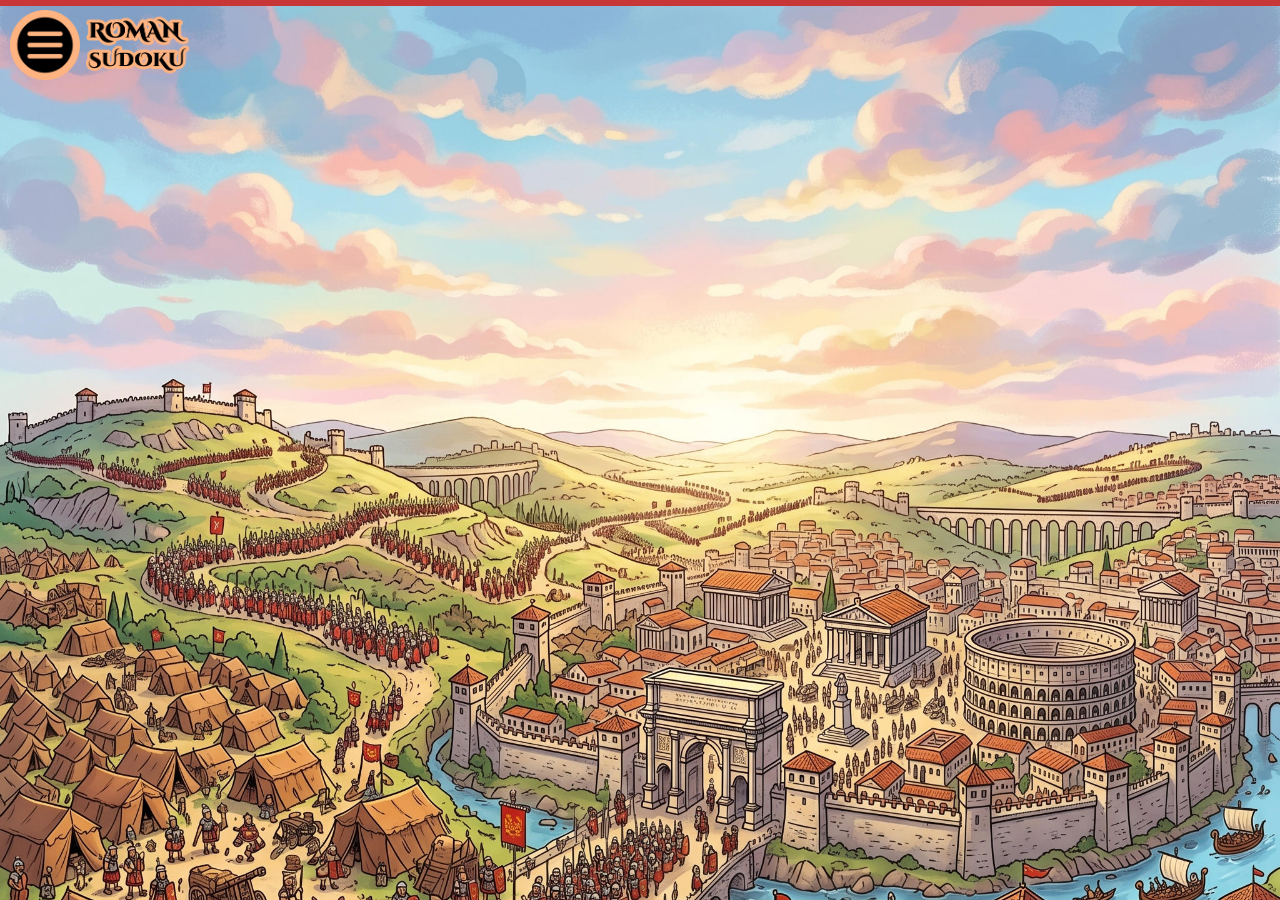
==== index.html @ f454e238 "Add files via upload" ====
<!DOCTYPE html>
<html>
<head>
    <meta charset="UTF-8" />
    <!--meta name="viewport" content="width=device-width,initial-scale=1.0,minimum-scale=1.0,maximum-scale=1.0,user-scalable=no"-->
    <meta name="viewport" content="width=device-width, initial-scale=1, minimum-scale=1",user-scalable=no">

    <title>Roman Sudoku</title>
    <link rel="stylesheet" href="css/style.css"/>
</head>
<body>
    <div id="container">
        <div id="menubtn">
            <!--div id="btn"--><a id="anchor" href="#"><img id="menuimg" src="imgs/menu.png" /></a><!--/div-->
        </div>
        <div id="logo">
            <a href="#"><img id="logoimg" src="imgs/logo.png" /></a>
        </div>
        <div id="content">
            <!--button id="playbtn" onclick="location.href='games/easy/game-10.html';">Play</button-->
                <!--div id="playbtn" role="button" tabindex="0">
                    <a id="anchor" href="#"><p>Play</p></a>
                </div-->
            <!--table class="tbl_1">
                <tbody>
                    <tr>
                        <td class="td_1">
                            <table class="tbl_2">
                                <tbody>
                                    <tr>
                                        <td id="c11" class="td_2"><div id="d11" class="d"></div></td>
                                        <td id="c12" class="td_2"><div id="d12" class="d"></div></td>
                                    </tr>
                                    <tr>
                                        <td id="c21" class="td_2"><div id="d21" class="d"></div></td>
                                        <td id="c22" class="td_2"><div id="d22" class="d"></div></td>
                                    </tr>
                                </tbody>
                            </table>
                        </td>
                        <td class="td_1">
                            <table class="tbl_2">
                                <tbody>
                                    <tr>
                                        <td id="c13" class="td_2"><div id="d13" class="d"></div></td>
                                        <td id="c14" class="td_2"><div id="d14" class="d"></div></td>
                                    </tr>
                                    <tr>
                                        <td id="c23" class="td_2"><div id="d23" class="d"></div></td>
                                        <td id="c24" class="td_2"><div id="d24" class="d"></div></td>
                                    </tr>
                                </tbody>
                            </table>
                        </td>
                    </tr>
                    <tr>
                        <td class="td_1">
                            <table class="tbl_2">
                                <tbody>            
                                    <tr>
                                        <td id="c31" class="td_2"><div id="d31" class="d"></div></td>
                                        <td id="c32" class="td_2"><div id="d32" class="d"></div></td>
                                    </tr>
                                    <tr>
                                        <td id="c41" class="td_2"><div id="d41" class="d"></div></td>
                                        <td id="c42" class="td_2"><div id="d42" class="d"></div></td>
                                    </tr>
                                </tbody>
                            </table>
                        </td>
                        <td class="td_1">
                            <table class="tbl_2">
                                <tbody>
                                    <tr>
                                        <td id="c33" class="td_2"><div id="d33" class="d"></div></td>
                                        <td id="c34" class="td_2"><div id="d34" class="d"></div></td>
                                    </tr>
                                    <tr>
                                        <td id="c43" class="td_2"><div id="d43" class="d"></div></td>
                                        <td id="c44" class="td_2"><div id="d44" class="d"></div></td>
                                    </tr>
                                </tbody>
                            </table>
                        </td>
                    </tr>
                </tbody>
            </table-->
        </div>
    </div>
    <script type="text/javascript" src="js/script.js"></script>
</body>
</html>
---- css/style.css ----
*,
*::before,
*::after { 
  margin: 0; 
  padding: 0; 
  border: 0;
  box-sizing: border-box; /* ??? Check this >>> */
  outline: 0; /* ??? Check this >>> */
  font-size: 0; /* ??? Check this >>> */
}

#container {
  width: 100vw;
  min-height: 100vh;
  display: block;
  position: relative;
  /*top: 0;
  left: 0;*/
  /*
  justify-content: center;
  align-items: center;
  /**/

  background-image: url("../imgs/bkg.jpg");
  background-repeat: no-repeat;
  background-size: cover;
  background-position: center;

}

/*
@media (orientation: portrait) {
  #container {
    flex-direction: row;
    align-items: flex-end;
    padding-bottom: 65px;
  }
}

@media (orientation: landscape) {
  #container {
    flex-direction: column;
    align-items: flex-end;
    padding-right: 65px;
  }
}*/

#menubtn {
  width: 70px;
  height: 70px;
  position: absolute;
  top: 10px;
  left: 10px;
  
}

#menuimg {
  width: 70px;
  height: 70px;
  border: 0;
}

#logo {
  width: 105px;
  height: 70px;
  position: absolute;
  top: 10px;
  left: 85px;
  
}

#logoimg {
  width: 105px;
  height: 70px;
  border: 0;
}

#anchor {
  text-decoration: none;
}

/*
#btn {
  padding: 10px;
  width: 70px;
  height: 70px;
}

#btn a {
  font-size: 14px;
  width: 70px;
  height: 70px;
}*/
/*
#content {
  z-index: 2;
  display: flex;
  justify-content: center;
  align-items: center;
  /*box-sizing: border-box;*/
  /*text-align: center;
  border: 3px solid #c83737;
}*/

#content {
  z-index: 2;
  display: block;
  justify-content: center;
  align-items: center;
  /*box-sizing: border-box;*/
  text-align: center;
  border: 3px solid #c83737;
}

#playbtn {
  z-index: 3;
  height: 60px;
  width: 100px;
  display: block;
  /*justify-content: center;
  align-items: center;
  /*box-sizing: border-box;*/
  text-align: center;
  border: 3px solid #c83737;
}

.tbl_1 {
  background-color: #c83737;
  border-spacing: 0;
  margin: 0;
  padding: 0;
}

.tbl_2 {
  border-collapse: collapse;
  border-spacing: 0;
  margin: 0;
  padding: 0;
}

td/*, th*/ {
  padding: 0;
  /*background-color: transparent;*/
  
}

tbody, tr {
  /*background-color: transparent;*/
}


#c11, #c12, #c13, #c14, #c21, #c22, #c23, #c24, #c31, #c32, #c33, #c34, #c41, #c42, #c43, #c44 {
  background-repeat: no-repeat;
  background-size: 70% 70%;
  /*background-size: cover;*/
  background-position: center;
} 

#d11, #d12, #d13, #d14, #d21, #d22, #d23, #d24, #d31, #d32, #d33, #d34, #d41, #d42, #d43, #d44 {
  text-align: right;
  vertical-align: top;
  margin: 0;
  padding: 0;
  border: 0;
  background-color: transparent;
}
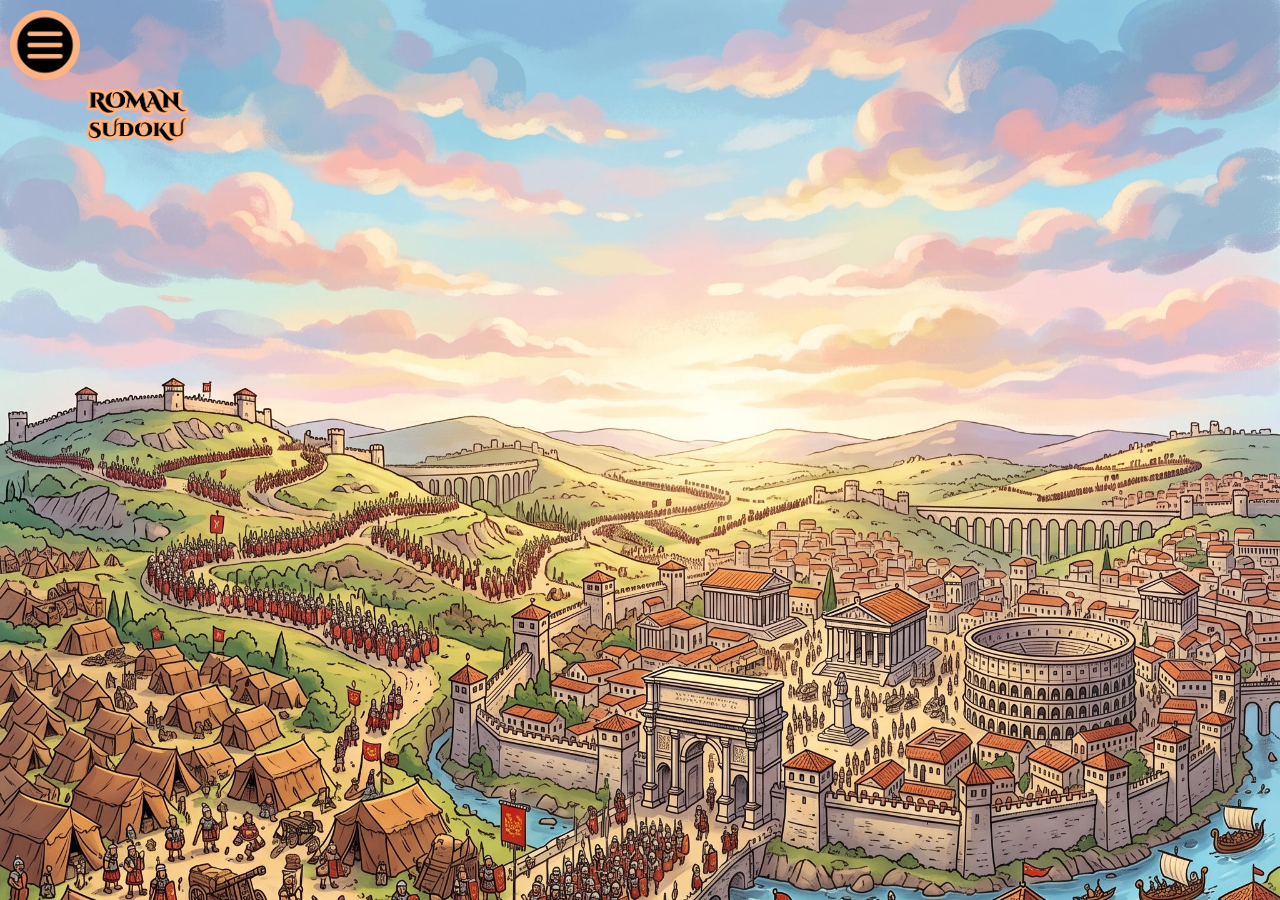
==== commit d1251f0b: "Add files via upload" ====
--- a/index.html
+++ b/index.html
@@ -2,8 +2,8 @@
 <html>
 <head>
     <meta charset="UTF-8" />
-    <!--meta name="viewport" content="width=device-width,initial-scale=1.0,minimum-scale=1.0,maximum-scale=1.0,user-scalable=no"-->
-    <meta name="viewport" content="width=device-width, initial-scale=1, minimum-scale=1",user-scalable=no">
+    <meta name="viewport" content="width=device-width,initial-scale=1.0,minimum-scale=1.0,maximum-scale=1.0,user-scalable=no">
+    <!--meta name="viewport" content="width=device-width, initial-scale=1, minimum-scale=1",user-scalable=no"-->
 
     <title>Roman Sudoku</title>
     <link rel="stylesheet" href="css/style.css"/>
--- a/css/style.css
+++ b/css/style.css
@@ -48,7 +48,7 @@
 #menubtn {
   width: 70px;
   height: 70px;
-  position: absolute;
+  position: relative;
   top: 10px;
   left: 10px;
   
@@ -63,7 +63,7 @@
 #logo {
   width: 105px;
   height: 70px;
-  position: absolute;
+  position: relative;
   top: 10px;
   left: 85px;
   
@@ -105,11 +105,10 @@
 #content {
   z-index: 2;
   display: block;
-  justify-content: center;
-  align-items: center;
+  
   /*box-sizing: border-box;*/
   text-align: center;
-  border: 3px solid #c83737;
+  /*border: 3px solid #c83737;*/
 }
 
 #playbtn {
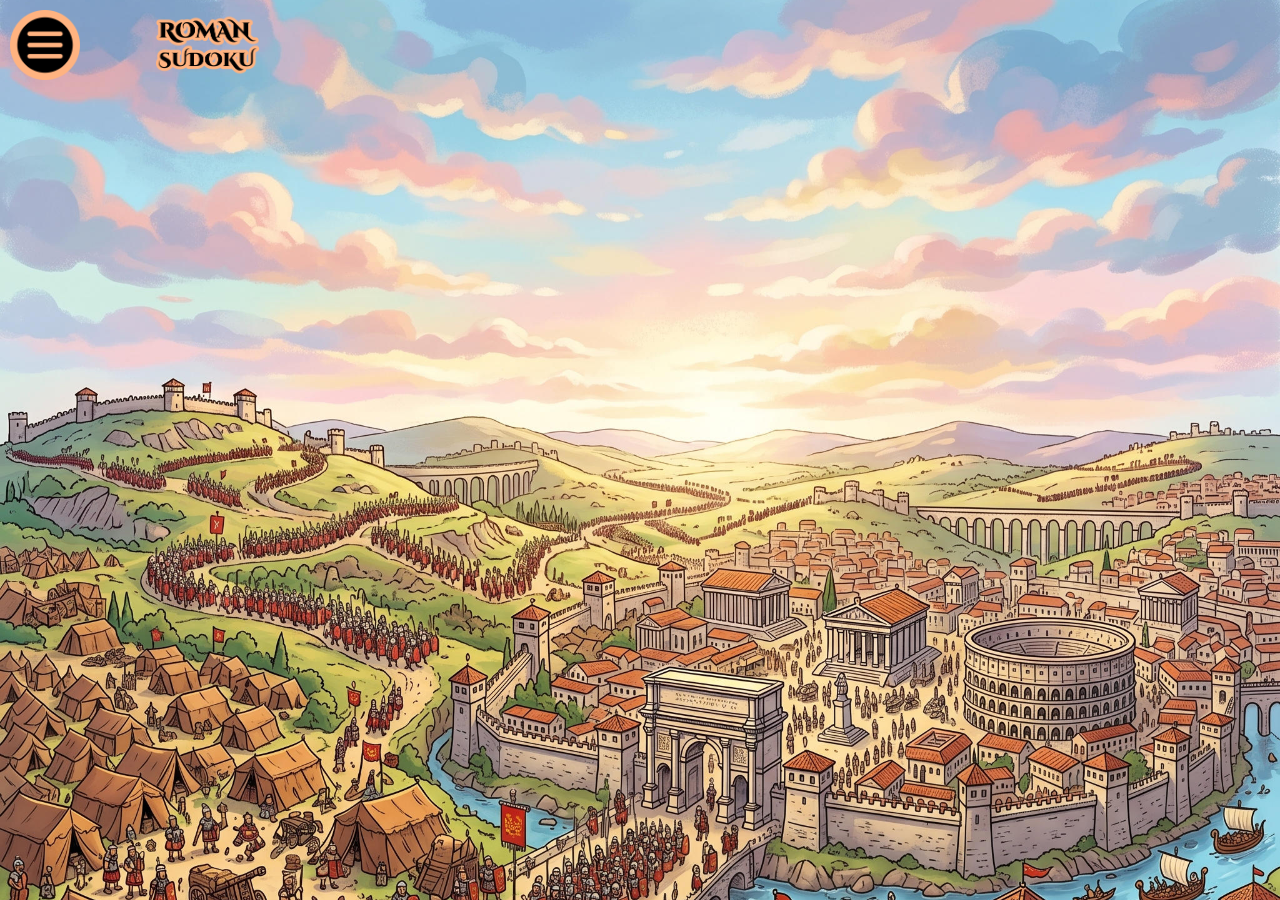
==== commit 1a35d55d: "Add files via upload" ====
--- a/index.html
+++ b/index.html
@@ -3,7 +3,6 @@
 <head>
     <meta charset="UTF-8" />
     <meta name="viewport" content="width=device-width,initial-scale=1.0,minimum-scale=1.0,maximum-scale=1.0,user-scalable=no">
-    <!--meta name="viewport" content="width=device-width, initial-scale=1, minimum-scale=1",user-scalable=no"-->
 
     <title>Roman Sudoku</title>
     <link rel="stylesheet" href="css/style.css"/>
--- a/css/style.css
+++ b/css/style.css
@@ -10,21 +10,22 @@
 }
 
 #container {
+
   width: 100vw;
-  min-height: 100vh;
-  display: block;
+  height: 100vh;
+  height: 100dvh;
+  
+  display: flex;
   position: relative;
-  /*top: 0;
-  left: 0;*/
-  /*
-  justify-content: center;
-  align-items: center;
-  /**/
+
+  /*justify-content: center;
+  align-items: center;*/
 
   background-image: url("../imgs/bkg.jpg");
   background-repeat: no-repeat;
   background-size: cover;
   background-position: center;
+  
 
 }
 
@@ -105,7 +106,7 @@
 #content {
   z-index: 2;
   display: block;
-  
+  position: relative;
   /*box-sizing: border-box;*/
   text-align: center;
   /*border: 3px solid #c83737;*/
@@ -116,6 +117,7 @@
   height: 60px;
   width: 100px;
   display: block;
+  position: relative;
   /*justify-content: center;
   align-items: center;
   /*box-sizing: border-box;*/
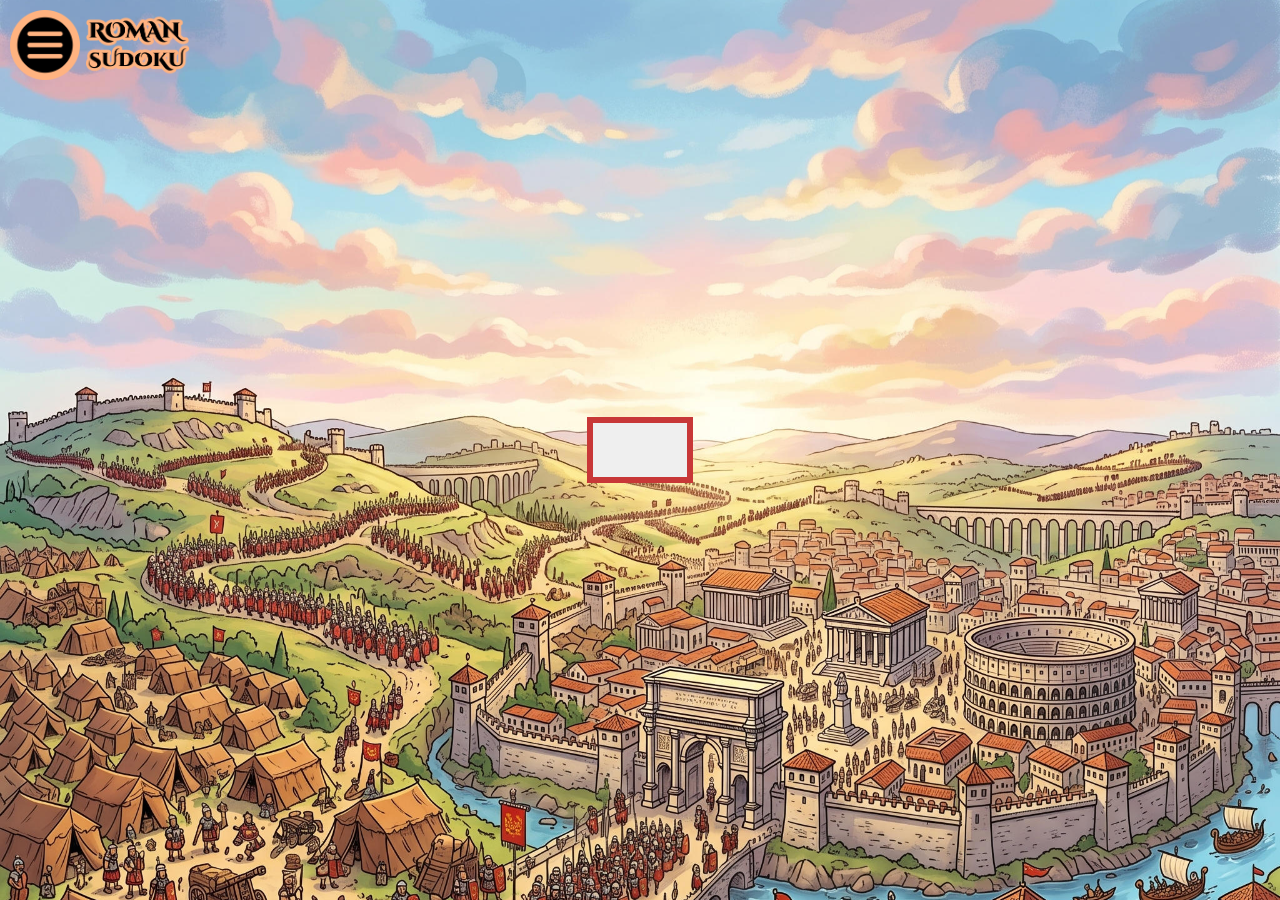
==== commit 8ffa71cc: "Add files via upload" ====
--- a/index.html
+++ b/index.html
@@ -3,7 +3,6 @@
 <head>
     <meta charset="UTF-8" />
     <meta name="viewport" content="width=device-width,initial-scale=1.0,minimum-scale=1.0,maximum-scale=1.0,user-scalable=no">
-
     <title>Roman Sudoku</title>
     <link rel="stylesheet" href="css/style.css"/>
 </head>
@@ -16,7 +15,7 @@
             <a href="#"><img id="logoimg" src="imgs/logo.png" /></a>
         </div>
         <div id="content">
-            <!--button id="playbtn" onclick="location.href='games/easy/game-10.html';">Play</button-->
+            <button id="playbtn" onclick="location.href='games/easy/game-10.html';">Play</button>
                 <!--div id="playbtn" role="button" tabindex="0">
                     <a id="anchor" href="#"><p>Play</p></a>
                 </div-->
--- a/css/style.css
+++ b/css/style.css
@@ -10,22 +10,20 @@
 }
 
 #container {
-
   width: 100vw;
   height: 100vh;
-  height: 100dvh;
-  
   display: flex;
   position: relative;
 
-  /*justify-content: center;
-  align-items: center;*/
+  /**/
+  justify-content: center;
+  align-items: center;
+  /**/
 
   background-image: url("../imgs/bkg.jpg");
   background-repeat: no-repeat;
   background-size: cover;
   background-position: center;
-  
 
 }
 
@@ -49,7 +47,7 @@
 #menubtn {
   width: 70px;
   height: 70px;
-  position: relative;
+  position: absolute;
   top: 10px;
   left: 10px;
   
@@ -64,7 +62,7 @@
 #logo {
   width: 105px;
   height: 70px;
-  position: relative;
+  position: absolute;
   top: 10px;
   left: 85px;
   
@@ -92,24 +90,15 @@
   width: 70px;
   height: 70px;
 }*/
-/*
+
 #content {
   z-index: 2;
   display: flex;
   justify-content: center;
   align-items: center;
   /*box-sizing: border-box;*/
-  /*text-align: center;
+  text-align: center;
   border: 3px solid #c83737;
-}*/
-
-#content {
-  z-index: 2;
-  display: block;
-  position: relative;
-  /*box-sizing: border-box;*/
-  text-align: center;
-  /*border: 3px solid #c83737;*/
 }
 
 #playbtn {
@@ -117,7 +106,6 @@
   height: 60px;
   width: 100px;
   display: block;
-  position: relative;
   /*justify-content: center;
   align-items: center;
   /*box-sizing: border-box;*/
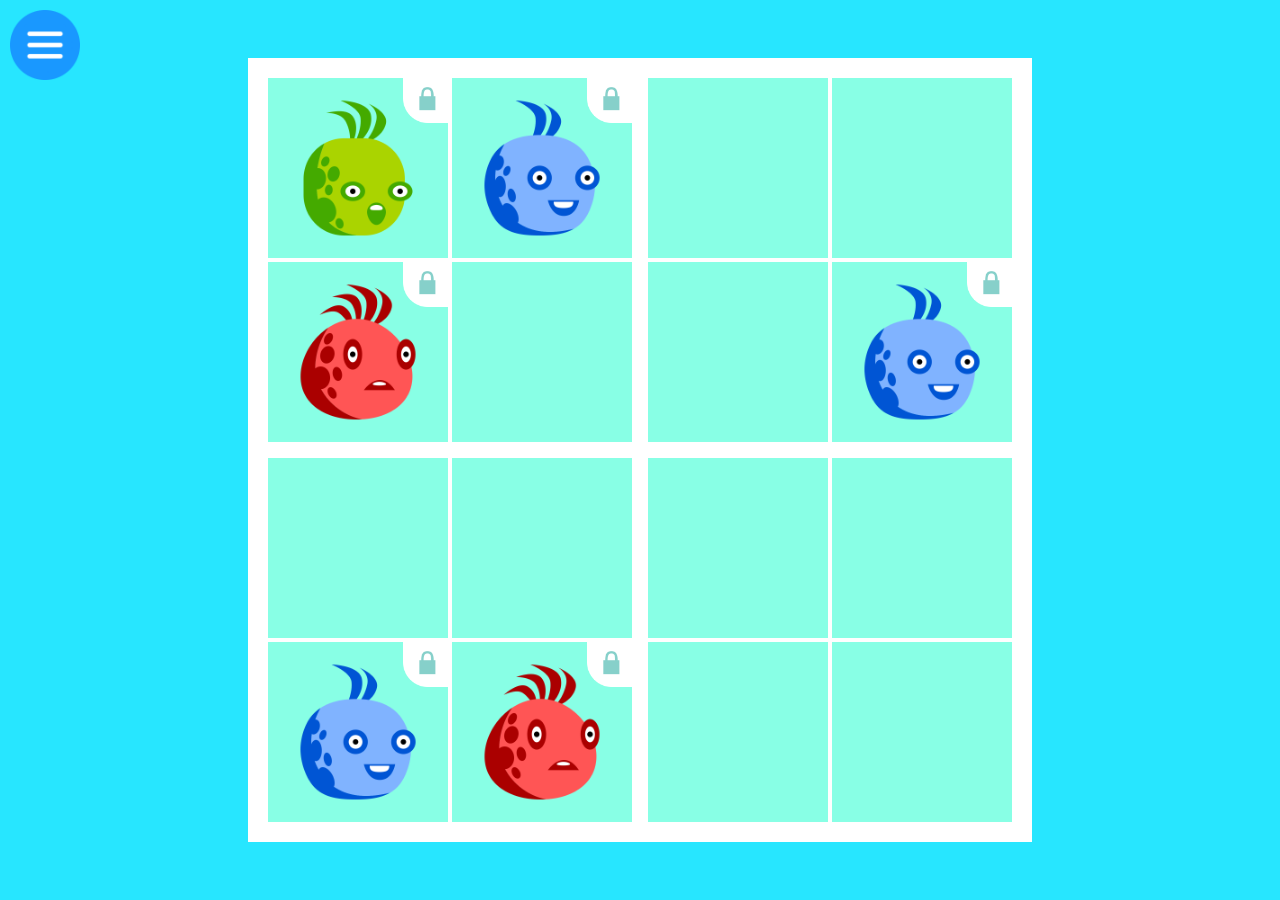
==== commit d2572681: "Add files via upload" ====
--- a/index.html
+++ b/index.html
@@ -3,23 +3,18 @@
 <head>
     <meta charset="UTF-8" />
     <meta name="viewport" content="width=device-width,initial-scale=1.0,minimum-scale=1.0,maximum-scale=1.0,user-scalable=no">
-    <title>Roman Sudoku</title>
+    <title>Grafiku</title>
+    <!--link rel="stylesheet" href="css/bulma.min.css"-->
     <link rel="stylesheet" href="css/style.css"/>
+    <!--script type='text/javascript' src='js/matter.min.js'></script-->
 </head>
 <body>
     <div id="container">
         <div id="menubtn">
             <!--div id="btn"--><a id="anchor" href="#"><img id="menuimg" src="imgs/menu.png" /></a><!--/div-->
         </div>
-        <div id="logo">
-            <a href="#"><img id="logoimg" src="imgs/logo.png" /></a>
-        </div>
         <div id="content">
-            <button id="playbtn" onclick="location.href='games/easy/game-10.html';">Play</button>
-                <!--div id="playbtn" role="button" tabindex="0">
-                    <a id="anchor" href="#"><p>Play</p></a>
-                </div-->
-            <!--table class="tbl_1">
+            <table class="tbl_1">
                 <tbody>
                     <tr>
                         <td class="td_1">
@@ -82,9 +77,9 @@
                         </td>
                     </tr>
                 </tbody>
-            </table-->
+            </table>
         </div>
     </div>
-    <script type="text/javascript" src="js/script.js"></script>
+    <script type="text/javascript" src="js/game-script.js"></script>
 </body>
-</html>
+</html>
--- a/css/style.css
+++ b/css/style.css
@@ -20,29 +20,9 @@
   align-items: center;
   /**/
 
-  background-image: url("../imgs/bkg.jpg");
-  background-repeat: no-repeat;
-  background-size: cover;
-  background-position: center;
-
+  /*background-color: rgb(2, 49, 87);*/
+  background-color: rgb(39, 230, 255);
 }
-
-/*
-@media (orientation: portrait) {
-  #container {
-    flex-direction: row;
-    align-items: flex-end;
-    padding-bottom: 65px;
-  }
-}
-
-@media (orientation: landscape) {
-  #container {
-    flex-direction: column;
-    align-items: flex-end;
-    padding-right: 65px;
-  }
-}*/
 
 #menubtn {
   width: 70px;
@@ -51,27 +31,6 @@
   top: 10px;
   left: 10px;
   
-}
-
-#menuimg {
-  width: 70px;
-  height: 70px;
-  border: 0;
-}
-
-#logo {
-  width: 105px;
-  height: 70px;
-  position: absolute;
-  top: 10px;
-  left: 85px;
-  
-}
-
-#logoimg {
-  width: 105px;
-  height: 70px;
-  border: 0;
 }
 
 #anchor {
@@ -91,30 +50,30 @@
   height: 70px;
 }*/
 
+#menuimg {
+  width: 70px;
+  height: 70px;
+  border: 0;
+}
+
 #content {
-  z-index: 2;
+  /*background-color: rgb(255, 255, 255);*/
+
+  /**/
   display: flex;
   justify-content: center;
   align-items: center;
   /*box-sizing: border-box;*/
   text-align: center;
-  border: 3px solid #c83737;
-}
-
-#playbtn {
-  z-index: 3;
-  height: 60px;
-  width: 100px;
-  display: block;
-  /*justify-content: center;
-  align-items: center;
-  /*box-sizing: border-box;*/
-  text-align: center;
-  border: 3px solid #c83737;
+  /**/
 }
 
 .tbl_1 {
-  background-color: #c83737;
+  /*
+  background-color: rgb(255, 223, 134);*/
+  /*border-collapse: collapse;*/
+  /*background-color: rgb(21, 1, 77);*/
+  background-color: #88ffe5;
   border-spacing: 0;
   margin: 0;
   padding: 0;
@@ -140,8 +99,7 @@
 
 #c11, #c12, #c13, #c14, #c21, #c22, #c23, #c24, #c31, #c32, #c33, #c34, #c41, #c42, #c43, #c44 {
   background-repeat: no-repeat;
-  background-size: 70% 70%;
-  /*background-size: cover;*/
+  background-size: cover;
   background-position: center;
 } 
 
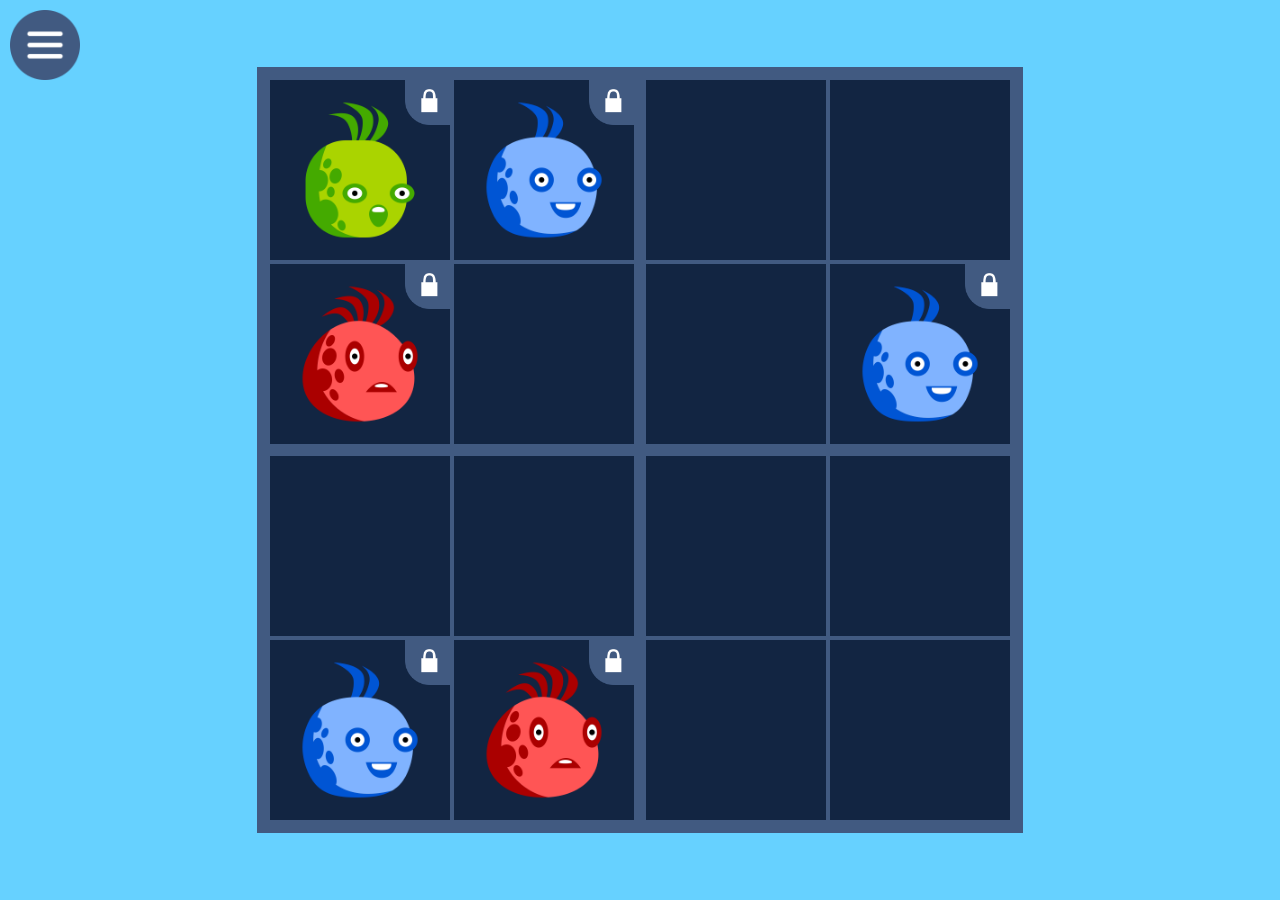
==== commit b83dd324: "Add files via upload" ====
--- a/index.html
+++ b/index.html
@@ -4,12 +4,14 @@
     <meta charset="UTF-8" />
     <meta name="viewport" content="width=device-width,initial-scale=1.0,minimum-scale=1.0,maximum-scale=1.0,user-scalable=no">
     <title>Grafiku</title>
-    <!--link rel="stylesheet" href="css/bulma.min.css"-->
+    <link rel="stylesheet" href="css/bulma.min.css">
     <link rel="stylesheet" href="css/style.css"/>
-    <!--script type='text/javascript' src='js/matter.min.js'></script-->
 </head>
 <body>
-    <div id="container">
+    <!-- Use Bulma CSS Framework's "hero" to fix the browser address bar issue on Chrome on Android -->
+    <section class="hero is-info is-fullheight">
+    <!--div id="container"-->
+    <div class="hero-body">
         <div id="menubtn">
             <!--div id="btn"--><a id="anchor" href="#"><img id="menuimg" src="imgs/menu.png" /></a><!--/div-->
         </div>
@@ -80,6 +82,7 @@
             </table>
         </div>
     </div>
+    </section>
     <script type="text/javascript" src="js/game-script.js"></script>
 </body>
-</html>+</html>
--- a/css/style.css
+++ b/css/style.css
@@ -9,19 +9,22 @@
   font-size: 0; /* ??? Check this >>> */
 }
 
+/*
 #container {
   width: 100vw;
   height: 100vh;
   display: flex;
   position: relative;
-
-  /**/
   justify-content: center;
   align-items: center;
-  /**/
-
-  /*background-color: rgb(2, 49, 87);*/
-  background-color: rgb(39, 230, 255);
+  background-color: rgb(2, 49, 87);
+}
+*/
+.hero-body {
+  display: flex;
+  position: relative;
+  justify-content: center;
+  align-items: center;
 }
 
 #menubtn {
@@ -73,7 +76,7 @@
   background-color: rgb(255, 223, 134);*/
   /*border-collapse: collapse;*/
   /*background-color: rgb(21, 1, 77);*/
-  background-color: #88ffe5;
+  background-color: #122542;
   border-spacing: 0;
   margin: 0;
   padding: 0;
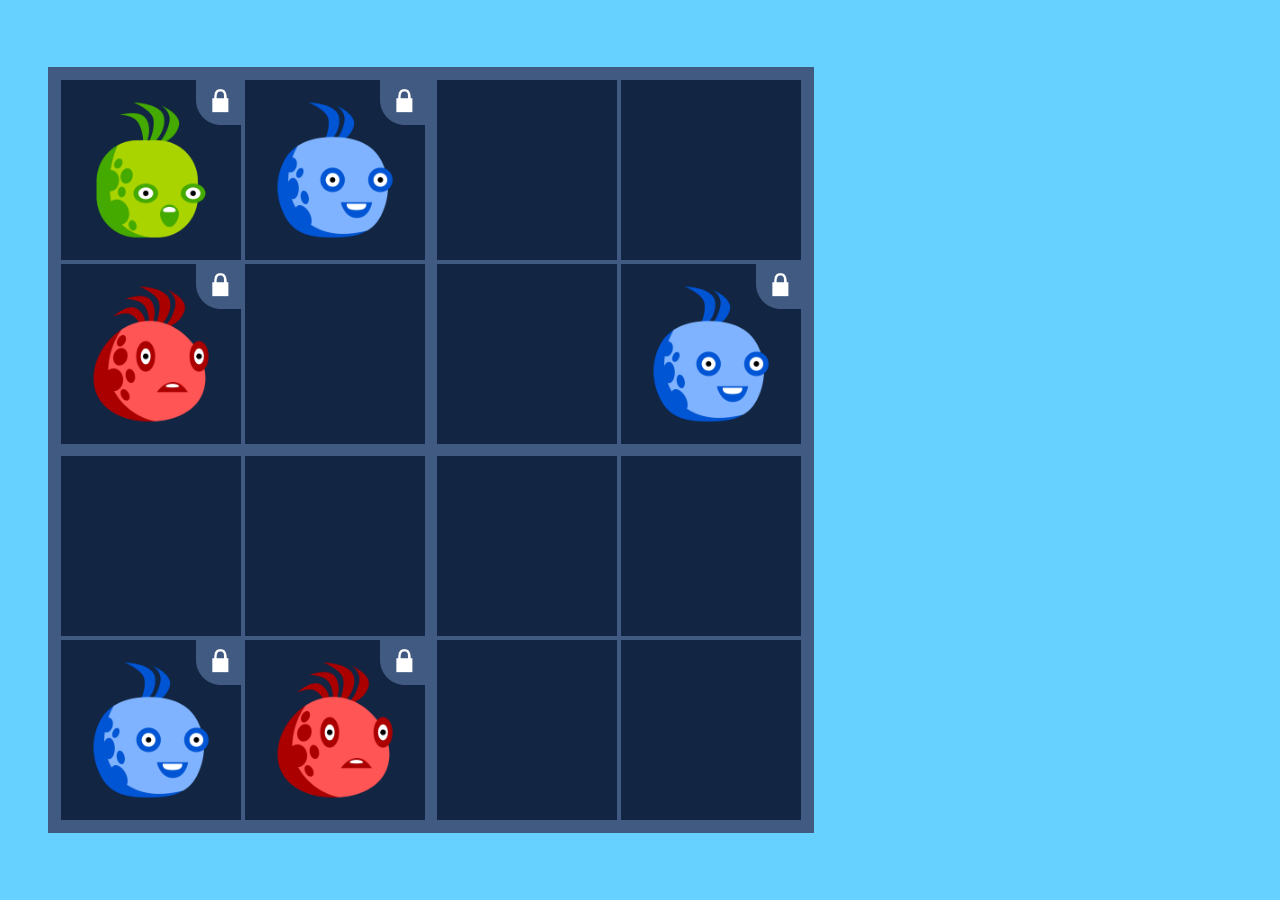
==== commit 81c9612b: "Add files via upload" ====
--- a/index.html
+++ b/index.html
@@ -12,9 +12,9 @@
     <section class="hero is-info is-fullheight">
     <!--div id="container"-->
     <div class="hero-body">
-        <div id="menubtn">
-            <!--div id="btn"--><a id="anchor" href="#"><img id="menuimg" src="imgs/menu.png" /></a><!--/div-->
-        </div>
+        <!--div id="menubtn">
+           <a id="anchor" href="#"><img id="menuimg" src="imgs/menu.png" /></a>
+        </div-->
         <div id="content">
             <table class="tbl_1">
                 <tbody>
--- a/css/style.css
+++ b/css/style.css
@@ -20,12 +20,12 @@
   background-color: rgb(2, 49, 87);
 }
 */
-.hero-body {
+/*.hero-body {
   display: flex;
   position: relative;
   justify-content: center;
   align-items: center;
-}
+}*/
 
 #menubtn {
   width: 70px;
@@ -60,15 +60,11 @@
 }
 
 #content {
-  /*background-color: rgb(255, 255, 255);*/
-
-  /**/
   display: flex;
   justify-content: center;
   align-items: center;
   /*box-sizing: border-box;*/
   text-align: center;
-  /**/
 }
 
 .tbl_1 {
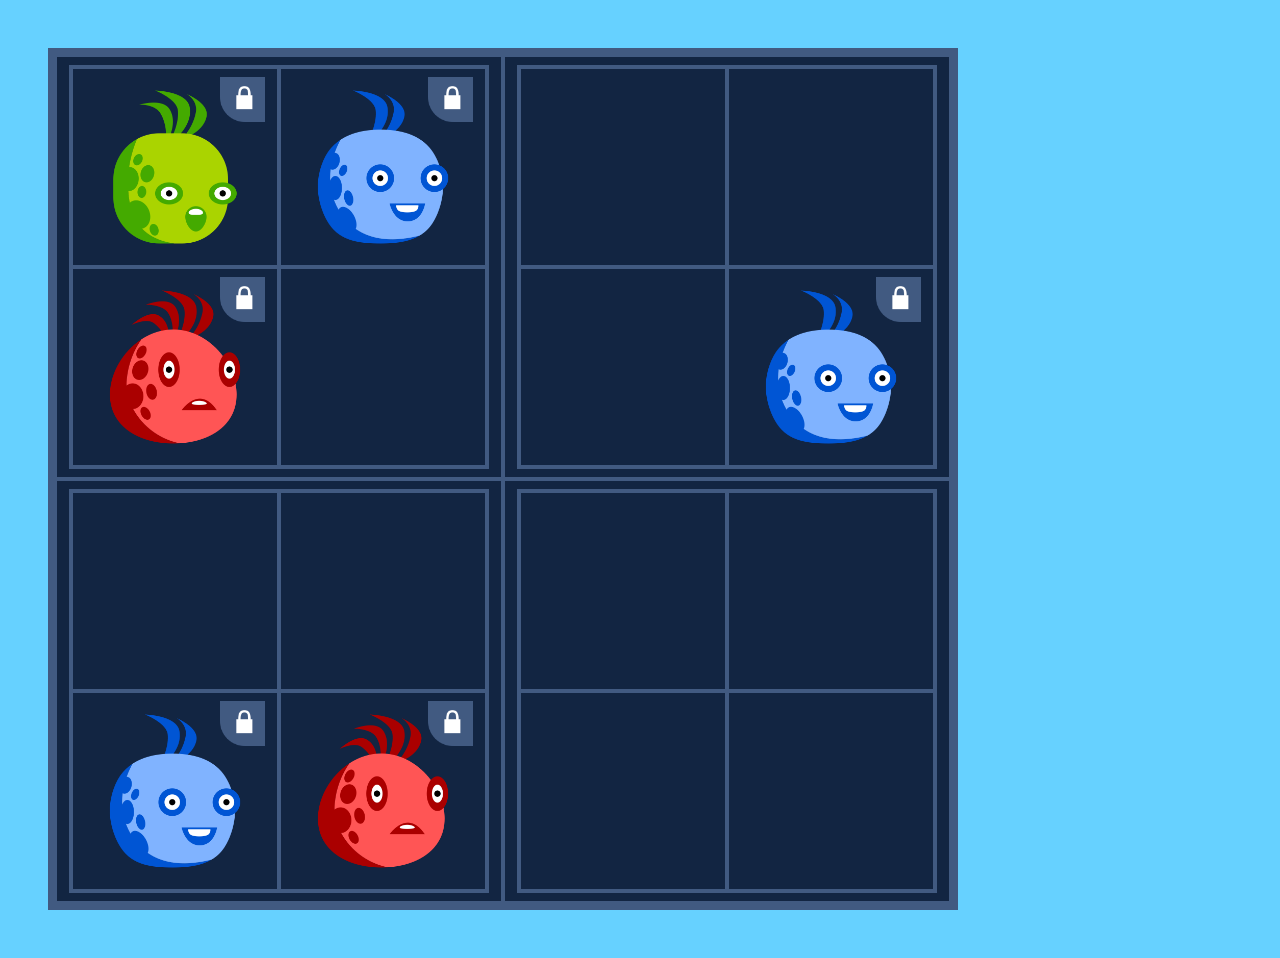
==== commit d889deac: "Add files via upload" ====
--- a/index.html
+++ b/index.html
@@ -15,7 +15,8 @@
         <!--div id="menubtn">
            <a id="anchor" href="#"><img id="menuimg" src="imgs/menu.png" /></a>
         </div-->
-        <div id="content">
+        <!--div id="content"-->
+        <div class="content">
             <table class="tbl_1">
                 <tbody>
                     <tr>
--- a/css/style.css
+++ b/css/style.css
@@ -1,3 +1,4 @@
+/*
 *,
 *::before,
 *::after { 
@@ -5,9 +6,9 @@
   padding: 0; 
   border: 0;
   box-sizing: border-box; /* ??? Check this >>> */
-  outline: 0; /* ??? Check this >>> */
-  font-size: 0; /* ??? Check this >>> */
-}
+ /* outline: 0; /* ??? Check this >>> */
+  /*font-size: 0; /* ??? Check this >>> */
+/*}
 
 /*
 #container {
